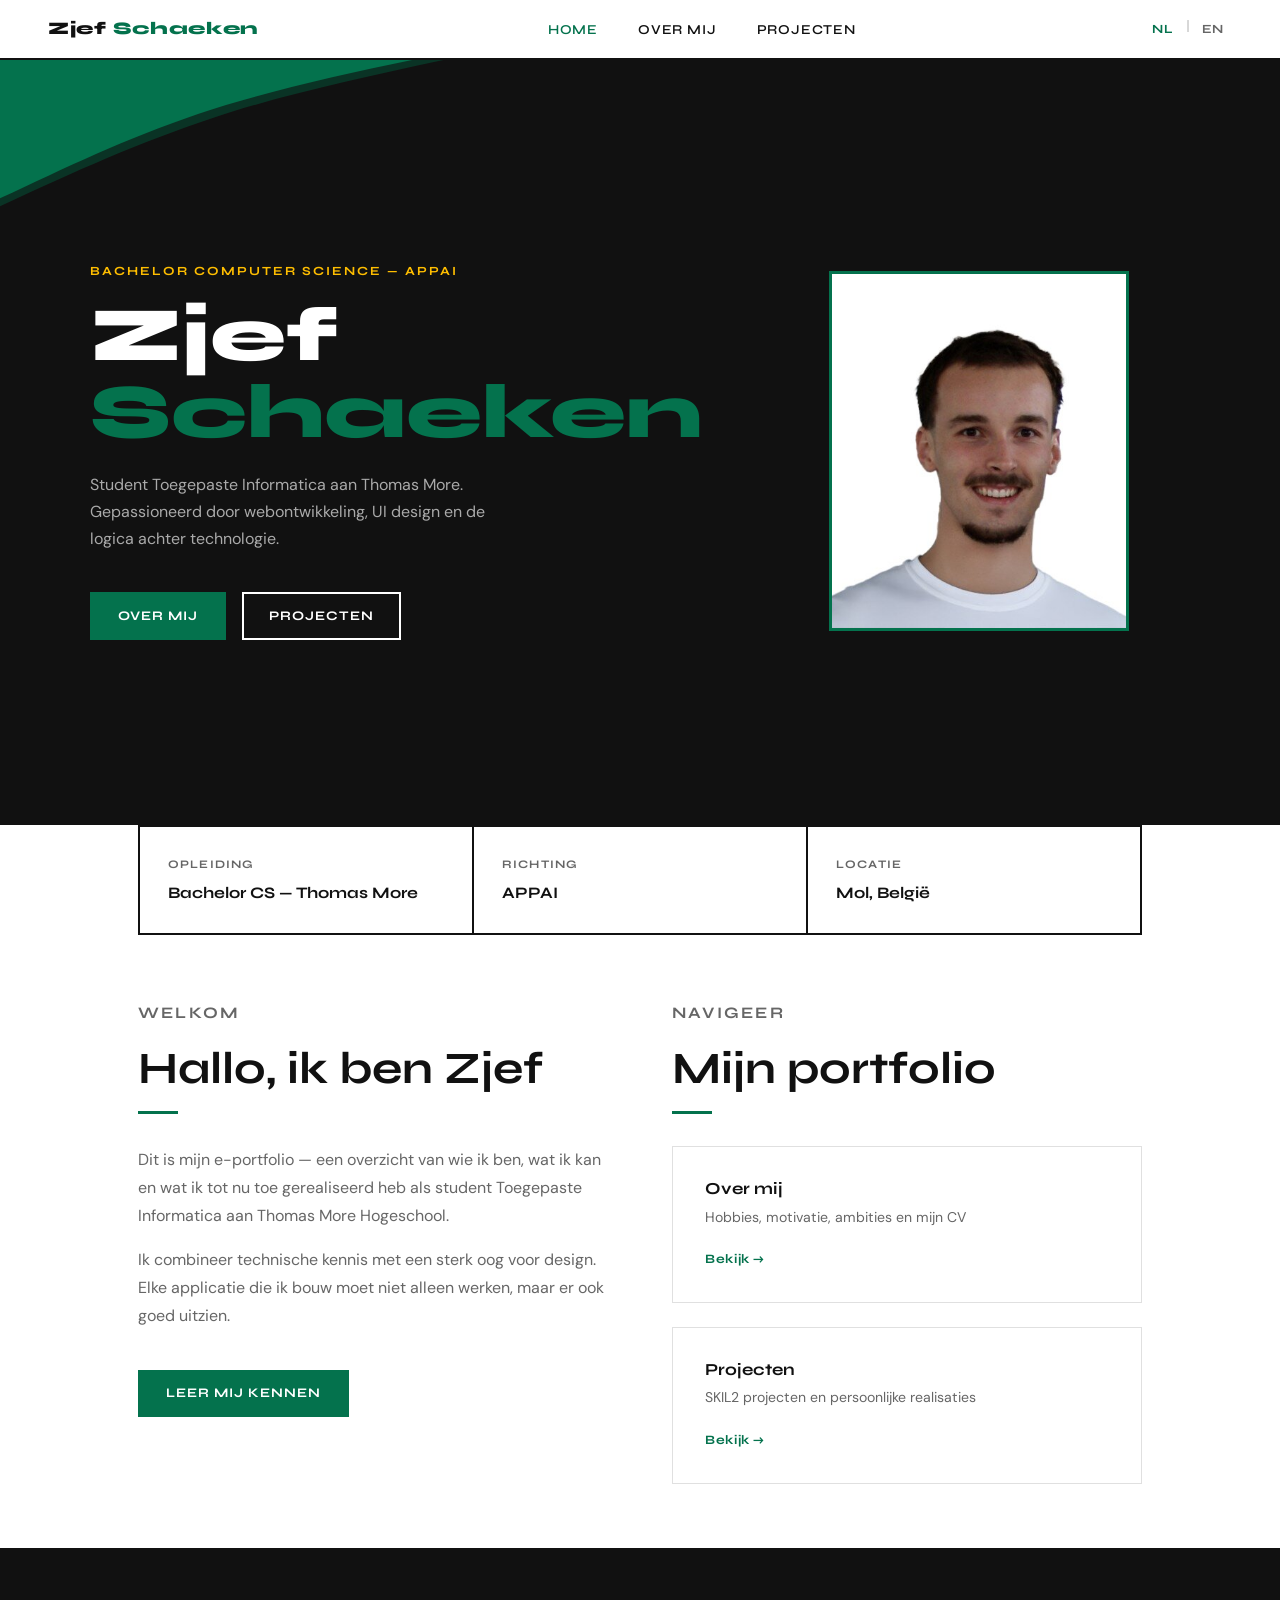
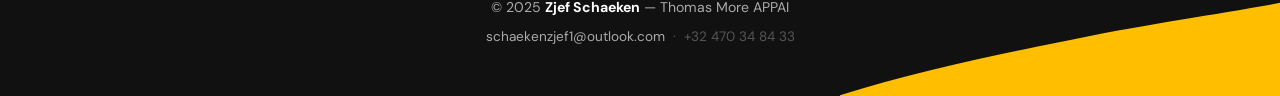
==== index.html @ 9ec2cbbe "changes" ====
<!DOCTYPE html>
<html lang="nl">
<head>
  <meta charset="UTF-8" />
  <meta name="viewport" content="width=device-width, initial-scale=1.0" />
  <title>Zjef Schaeken — Portfolio</title>
  <link rel="icon" href="favicon.svg" type="image/svg+xml" />
  <link rel="stylesheet" href="css/base.css" />
  <link rel="stylesheet" href="css/nav.css" />
  <link rel="stylesheet" href="css/layout.css" />
  <link rel="stylesheet" href="css/components.css" />
  <link rel="stylesheet" href="css/home.css" />
</head>
<body>

  <!-- NAV -->
  <nav>
    <span class="nav-logo">Zjef <span>Schaeken</span></span>
    <ul class="nav-links">
      <li><a href="index.html">Home</a></li>
      <li><a href="about.html">Over mij</a></li>
      <li><a href="projects.html">Projecten</a></li>
    </ul>
    <div class="nav-right">
      <div class="nav-lang">
        <a href="index.html"    data-lang="nl">NL</a>
        <span>|</span>
        <a href="index_en.html" data-lang="en">EN</a>
      </div>
      <button class="nav-toggle"><span></span><span></span><span></span></button>
    </div>
  </nav>

  <div class="page-content">

    <!-- HERO -->
    <section class="hero has-wave fade-up">
      <img class="wave-green-tl" src="images/wave-green-tl.svg" alt="" />

      <div class="hero-inner">
        <div>
          <p class="hero-label">Bachelor Computer Science — APPAI</p>
          <h1 class="hero-name">Zjef<br><span class="hero-name-last">Schaeken</span></h1>
          <p class="hero-sub">
            Student Toegepaste Informatica aan Thomas More.
            Gepassioneerd door webontwikkeling, UI design en de logica achter technologie.
          </p>
          <div class="hero-btns">
            <a href="about.html" class="btn btn-green">Over mij</a>
            <a href="projects.html" class="btn btn-white">Projecten</a>
          </div>
        </div>

        <div class="hero-photo">
          <img src="images/foto.jpg" alt="Zjef Schaeken"
               onerror="this.outerHTML='<div class=\'hero-photo-placeholder\'>Voeg foto.jpg toe aan de map</div>'" />
        </div>
      </div>
    </section>

    <!-- INFO BLOKKEN -->
    <div style="max-width:1100px; margin:0 auto; padding:0 3rem">
      <div class="info-row fade-up">
        <div class="info-block">
          <div class="info-block-label">Opleiding</div>
          <div class="info-block-value">Bachelor CS — Thomas More</div>
        </div>
        <div class="info-block">
          <div class="info-block-label">Richting</div>
          <div class="info-block-value">APPAI</div>
        </div>
        <div class="info-block">
          <div class="info-block-label">Locatie</div>
          <div class="info-block-value">Mol, België</div>
        </div>
      </div>
    </div>

    <!-- INTRO -->
    <div style="max-width:1100px; margin:0 auto; padding:0 3rem">
      <div class="intro-grid">
        <div class="fade-up">
          <p class="section-label">Welkom</p>
          <h2 class="section-title">Hallo, ik ben Zjef</h2>
          <div class="title-line"></div>
          <p>
            Dit is mijn e-portfolio — een overzicht van wie ik ben,
            wat ik kan en wat ik tot nu toe gerealiseerd heb als student
            Toegepaste Informatica aan Thomas More Hogeschool.
          </p>
          <p>
            Ik combineer technische kennis met een sterk oog voor design.
            Elke applicatie die ik bouw moet niet alleen werken, maar er ook
            goed uitzien.
          </p>
          <a href="about.html" class="btn btn-green" style="margin-top:1.5rem">Leer mij kennen</a>
        </div>

        <div class="fade-up delay-2">
          <p class="section-label">Navigeer</p>
          <h2 class="section-title">Mijn portfolio</h2>
          <div class="title-line"></div>
          <div class="nav-cards-grid" style="grid-template-columns:1fr; margin-top:0">
            <a href="about.html" class="nav-card">
              <h3>Over mij</h3>
              <p>Hobbies, motivatie, ambities en mijn CV</p>
              <span class="nav-card-arrow">Bekijk →</span>
            </a>
            <a href="projects.html" class="nav-card">
              <h3>Projecten</h3>
              <p>SKIL2 projecten en persoonlijke realisaties</p>
              <span class="nav-card-arrow">Bekijk →</span>
            </a>
          </div>
        </div>
      </div>
    </div>

    <!-- FOOTER -->
    <div class="has-wave section-black" style="padding:3rem; text-align:center; position:relative; overflow:hidden">
      <img class="wave-orange-br" src="images/wave-orange-br.svg" alt="" />
      <div style="position:relative; z-index:1">
        <p style="color:#aaa; font-size:0.88rem">
          &copy; 2025 <strong style="color:white">Zjef Schaeken</strong> — Thomas More APPAI
        </p>
        <p style="margin-top:0.5rem; font-size:0.85rem; color:#555">
          <a href="mailto:schaekenzjef1@outlook.com" style="color:#aaa">schaekenzjef1@outlook.com</a>
          &nbsp;·&nbsp; +32 470 34 84 33
        </p>
      </div>
    </div>

  </div>

  <script src="nav.js"></script>
</body>
</html>
---- css/base.css ----
/* =============================================
   BASE — variabelen, reset, typografie, animaties
   ============================================= */

@import url('https://fonts.googleapis.com/css2?family=Syne:wght@400;600;700;800&family=DM+Sans:wght@300;400;500&display=swap');

:root {
  --green:  #04724d;
  --orange: #ffbe00;
  --black:  #111111;
  --white:  #ffffff;
  --gray:   #f4f4f4;
  --text:   #222222;
  --muted:  #666666;

  --font-display: 'Syne', sans-serif;
  --font-body:    'DM Sans', sans-serif;
}

*, *::before, *::after {
  box-sizing: border-box;
  margin: 0;
  padding: 0;
}

html { scroll-behavior: smooth; }

body {
  font-family: var(--font-body);
  background: var(--white);
  color: var(--text);
  line-height: 1.6;
  overflow-x: hidden;
}

img { max-width: 100%; display: block; }
a   { color: inherit; text-decoration: none; }

/* ---- Typografie ---- */
h1, h2, h3, h4 {
  font-family: var(--font-display);
  font-weight: 700;
  line-height: 1.15;
  color: var(--black);
}

.section-label {
  font-family: var(--font-display);
  font-size: 0.75rem;
  font-weight: 700;
  letter-spacing: 0.14em;
  text-transform: uppercase;
  color: var(--green);
  margin-bottom: 0.5rem;
}

.section-title {
  font-size: clamp(1.8rem, 4vw, 2.8rem);
  margin-bottom: 1rem;
}

.title-line {
  width: 40px;
  height: 3px;
  background: var(--green);
  margin-bottom: 2rem;
}

.title-line-orange { background: var(--orange); }

/* ---- Animaties ---- */
@keyframes fadeUp {
  from { opacity: 0; transform: translateY(20px); }
  to   { opacity: 1; transform: translateY(0); }
}

.fade-up  { animation: fadeUp 0.5s ease both; }
.delay-1  { animation-delay: 0.1s; }
.delay-2  { animation-delay: 0.2s; }
.delay-3  { animation-delay: 0.3s; }
---- css/nav.css ----
/* =============================================
   NAVIGATIE
   ============================================= */

nav {
  position: fixed;
  top: 0; left: 0; right: 0;
  z-index: 100;
  background: var(--white);
  border-bottom: 2px solid var(--black);
  display: flex;
  align-items: center;
  justify-content: space-between;
  padding: 0 3rem;
  height: 60px;
}

.nav-logo {
  font-family: var(--font-display);
  font-weight: 800;
  font-size: 1.1rem;
  color: var(--black);
  letter-spacing: 0.04em;
}

.nav-logo span { color: var(--green); }

.nav-links {
  display: flex;
  gap: 2.5rem;
  list-style: none;
}

.nav-links a {
  font-family: var(--font-display);
  font-weight: 600;
  font-size: 0.85rem;
  color: var(--black);
  letter-spacing: 0.06em;
  text-transform: uppercase;
  transition: color 0.2s;
}

.nav-links a:hover,
.nav-links a.active {
  color: var(--green);
}

.nav-right {
  display: flex;
  align-items: center;
  gap: 1.5rem;
}

.nav-lang {
  display: flex;
  gap: 0.25rem;
  font-size: 0.78rem;
  font-family: var(--font-display);
  font-weight: 700;
}

.nav-lang a {
  padding: 3px 8px;
  color: var(--muted);
  letter-spacing: 0.05em;
  transition: color 0.2s;
}

.nav-lang a:hover,
.nav-lang a.active {
  color: var(--green);
}

.nav-lang span { color: #ccc; }

/* Hamburger mobiel */
.nav-toggle {
  display: none;
  flex-direction: column;
  gap: 5px;
  cursor: pointer;
  background: none;
  border: none;
}

.nav-toggle span {
  width: 22px;
  height: 2px;
  background: var(--black);
}

.page-content { padding-top: 60px; }

/* ---- Responsive nav ---- */
@media (max-width: 768px) {
  nav { padding: 0 1.25rem; }

  .nav-toggle { display: flex; }

  .nav-links {
    display: none;
    position: absolute;
    top: 60px; left: 0; right: 0;
    background: var(--white);
    flex-direction: column;
    padding: 1.5rem 2rem;
    gap: 1.25rem;
    border-bottom: 2px solid var(--black);
  }

  .nav-links.open { display: flex; }
}
---- css/layout.css ----
/* =============================================
   LAYOUT — secties, golven, page header, footer
   ============================================= */

/* ---- Secties ---- */
.section {
  padding: 5rem 3rem;
  max-width: 1100px;
  margin: 0 auto;
}

.section-full { padding: 5rem 3rem; }

.section-gray  { background: var(--gray); }

.section-black {
  background: var(--black);
  color: var(--white);
}

.section-black h1,
.section-black h2,
.section-black h3 { color: var(--white); }

/* ---- Golvende hoek-decoraties ---- */
.has-wave { position: relative; overflow: hidden; }

.wave-green-tl {
  position: absolute;
  top: 0; left: 0;
  width: 480px;
  pointer-events: none;
  z-index: 0;
}

.wave-orange-br {
  position: absolute;
  bottom: 0; right: 0;
  width: 440px;
  pointer-events: none;
  z-index: 0;
}

.wave-green-br {
  position: absolute;
  bottom: 0; right: 0;
  width: 480px;
  pointer-events: none;
  z-index: 0;
}

.wave-orange-bl {
  position: absolute;
  bottom: 0; left: 0;
  width: 440px;
  pointer-events: none;
  z-index: 0;
}

/* Alles binnen een wave-sectie boven de golf */
.has-wave > *:not(.wave-green-tl):not(.wave-orange-br):not(.wave-green-br):not(.wave-orange-bl) {
  position: relative;
  z-index: 1;
}

/* ---- Gedeelde paginaheader (about & projects) ---- */
.page-header {
  background: var(--black);
  color: var(--white);
  padding: 5rem 3rem 4rem;
}

.page-header-inner {
  max-width: 1100px;
  margin: 0 auto;
}

.page-header h1 {
  font-size: clamp(2.5rem, 5vw, 4rem);
  color: var(--white);
  margin-top: 0.5rem;
}

.page-header h1 span { color: var(--green); }

/* ---- Footer ---- */
footer {
  background: var(--black);
  color: #aaa;
  text-align: center;
  padding: 2rem;
  font-size: 0.85rem;
}

footer strong { color: var(--white); }

/* ---- Responsive ---- */
@media (max-width: 768px) {
  .section      { padding: 3rem 1.5rem; }
  .section-full { padding: 3rem 1.5rem; }
}
---- css/components.css ----
/* =============================================
   COMPONENTS — knoppen, skills, kaarten, afbeeldingen
   ============================================= */

/* ---- Knoppen ---- */
.btn {
  display: inline-block;
  font-family: var(--font-display);
  font-weight: 700;
  font-size: 0.82rem;
  letter-spacing: 0.08em;
  text-transform: uppercase;
  padding: 0.7rem 1.6rem;
  border: 2px solid var(--black);
  color: var(--black);
  background: transparent;
  cursor: pointer;
  transition: background 0.2s, color 0.2s;
}

.btn:hover {
  background: var(--black);
  color: var(--white);
}

.btn-green {
  background: var(--green);
  border-color: var(--green);
  color: var(--white);
}

.btn-green:hover {
  background: #035e3e;
  border-color: #035e3e;
  color: var(--white);
}

.btn-white {
  border-color: var(--white);
  color: var(--white);
}

.btn-white:hover {
  background: var(--white);
  color: var(--black);
}

/* ---- Skill bars (talen) ---- */
.skill-item {
  margin-bottom: 1.25rem;
}

.skill-label {
  display: flex;
  justify-content: space-between;
  align-items: center;
  font-size: 0.88rem;
  font-weight: 500;
  color: var(--black);
  margin-bottom: 6px;
}

.skill-track {
  height: 6px;
  background: #e0e0e0;
}

.skill-fill {
  height: 100%;
  background: var(--green);
  width: 0;
  transition: width 1.1s cubic-bezier(.4,0,.2,1);
}

/* ---- Skill-tags (technische skills — geen balk) ---- */
.skill-item:has(.skill-tag) {
  border-bottom: 1px solid #e8e8e8;
  padding-bottom: 0.6rem;
  margin-bottom: 0.6rem;
}

.skill-item:has(.skill-tag) .skill-label { margin-bottom: 0; }

.skill-tag {
  display: inline-block;
  font-family: var(--font-display);
  font-size: 0.68rem;
  font-weight: 700;
  letter-spacing: 0.09em;
  text-transform: uppercase;
  color: var(--green);
  border: 1.5px solid var(--green);
  padding: 2px 8px;
  flex-shrink: 0;
}

/* ---- Generieke kaart ---- */
.card {
  background: var(--white);
  border: 1.5px solid #e0e0e0;
  padding: 1.75rem;
  transition: border-color 0.2s;
}

.card:hover { border-color: var(--green); }

/* ---- Project afbeeldingen (SKIL2) ---- */
.project-img-grid {
  display: grid;
  grid-template-columns: repeat(3, 1fr);
  gap: 0.75rem;
  margin-top: 0.75rem;
}

.project-img-slot {
  aspect-ratio: 16 / 10;
  background: #f4f4f4;
  border: 1.5px solid #e0e0e0;
  overflow: hidden;
  display: flex;
  align-items: center;
  justify-content: center;
}

.project-img-slot img {
  width: 100%;
  height: 100%;
  object-fit: cover;
  display: block;
}

.project-img-slot .img-placeholder {
  font-size: 0.72rem;
  color: #bbb;
  font-family: var(--font-display);
  letter-spacing: 0.05em;
  text-align: center;
}

/* ---- Persoonlijke kaart — poster ---- */
.personal-card-poster {
  position: relative;
  overflow: hidden;
}

.personal-card-poster .poster-img {
  position: absolute;
  inset: 0;
  width: 100%;
  height: 100%;
  object-fit: cover;
  opacity: 0.55;
}

.personal-card-poster h3 {
  position: relative;
  z-index: 1;
}
---- css/home.css ----
/* =============================================
   HOME — hero, info-blokken, intro, navigatiekaarten
   ============================================= */

/* ---- Hero ---- */
.hero {
  background: var(--black);
  color: var(--white);
  padding: 6rem 3rem 5rem;
  min-height: 85vh;
  display: flex;
  align-items: center;
}

.hero-inner {
  max-width: 1100px;
  margin: 0 auto;
  width: 100%;
  display: grid;
  grid-template-columns: 1fr 1fr;
  gap: 4rem;
  align-items: center;
}

.hero-label {
  font-family: var(--font-display);
  font-size: 0.78rem;
  font-weight: 700;
  letter-spacing: 0.16em;
  text-transform: uppercase;
  color: var(--orange);
  margin-bottom: 1rem;
}

.hero-name {
  font-family: var(--font-display);
  font-weight: 800;
  font-size: clamp(3rem, 6vw, 5rem);
  line-height: 1;
  color: var(--white);
  margin-bottom: 0.25rem;
}

.hero-name-last { color: var(--green); }

.hero-sub {
  font-size: 1rem;
  color: #aaa;
  margin-top: 1.25rem;
  max-width: 420px;
  line-height: 1.7;
}

.hero-btns {
  margin-top: 2.5rem;
  display: flex;
  gap: 1rem;
}

.hero-photo { display: flex; justify-content: center; }

.hero-photo img {
  width: 300px;
  height: 360px;
  object-fit: cover;
  border: 3px solid var(--green);
}

.hero-photo-placeholder {
  width: 300px;
  height: 360px;
  background: #1e1e1e;
  border: 3px solid var(--green);
  display: flex;
  align-items: center;
  justify-content: center;
  color: #555;
  font-size: 0.9rem;
  text-align: center;
  padding: 1rem;
}

/* ---- Info-blokken ---- */
.info-row {
  display: grid;
  grid-template-columns: repeat(3, 1fr);
  gap: 0;
  border-top: 2px solid var(--black);
  border-left: 2px solid var(--black);
}

.info-block {
  padding: 1.75rem;
  border-right: 2px solid var(--black);
  border-bottom: 2px solid var(--black);
}

.info-block-label {
  font-family: var(--font-display);
  font-size: 0.72rem;
  font-weight: 700;
  letter-spacing: 0.1em;
  text-transform: uppercase;
  color: var(--muted);
  margin-bottom: 0.4rem;
}

.info-block-value {
  font-family: var(--font-display);
  font-weight: 700;
  font-size: 1rem;
  color: var(--black);
}

/* ---- Intro grid ---- */
.intro-grid {
  display: grid;
  grid-template-columns: 1fr 1fr;
  gap: 4rem;
  align-items: start;
  padding-top: 4rem;
  padding-bottom: 4rem;
}

.intro-grid p {
  color: var(--muted);
  margin-bottom: 1rem;
  font-size: 1rem;
  line-height: 1.75;
}

/* ---- Navigatiekaarten ---- */
.nav-cards-grid {
  display: grid;
  grid-template-columns: repeat(3, 1fr);
  gap: 1.5rem;
  margin-top: 2.5rem;
}

.nav-card {
  border: 1.5px solid #e0e0e0;
  padding: 2rem;
  transition: border-color 0.2s, transform 0.2s;
  display: block;
}

.nav-card:hover {
  border-color: var(--green);
  transform: translateY(-3px);
}

.nav-card h3 {
  font-family: var(--font-display);
  font-weight: 700;
  font-size: 1.05rem;
  color: var(--black);
  margin-bottom: 0.4rem;
}

.nav-card p {
  font-size: 0.88rem;
  color: var(--muted);
}

.nav-card-arrow {
  display: block;
  margin-top: 1.25rem;
  font-family: var(--font-display);
  font-weight: 700;
  font-size: 0.8rem;
  color: var(--green);
  letter-spacing: 0.05em;
}

/* ---- Responsive ---- */
@media (max-width: 900px) {
  .hero-inner     { grid-template-columns: 1fr; }
  .hero-photo     { display: none; }
  .intro-grid     { grid-template-columns: 1fr; }
  .info-row       { grid-template-columns: 1fr; }
  .nav-cards-grid { grid-template-columns: 1fr; }
}
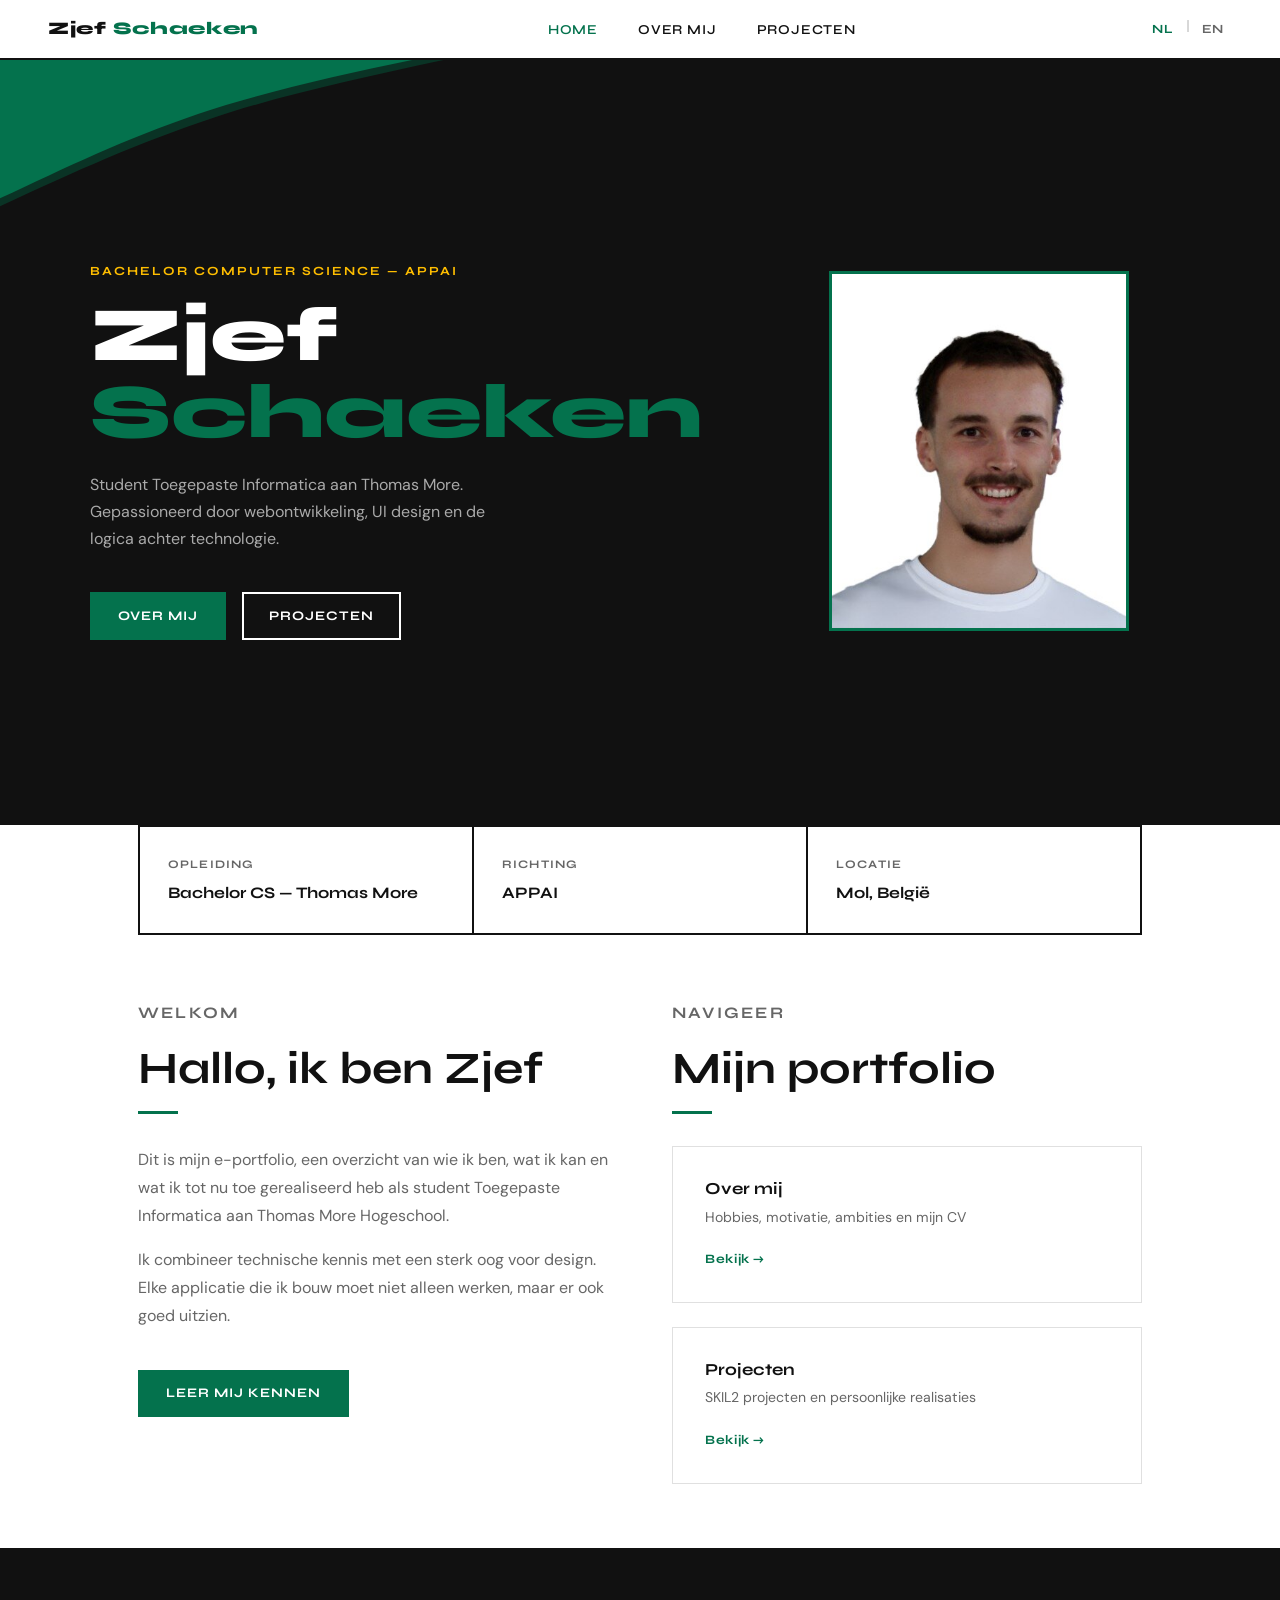
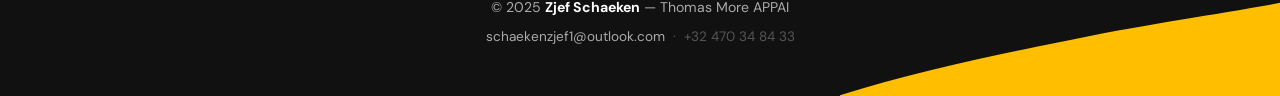
==== commit 934d24ea: "changes" ====
--- a/index.html
+++ b/index.html
@@ -84,7 +84,7 @@
           <h2 class="section-title">Hallo, ik ben Zjef</h2>
           <div class="title-line"></div>
           <p>
-            Dit is mijn e-portfolio — een overzicht van wie ik ben,
+            Dit is mijn e-portfolio, een overzicht van wie ik ben,
             wat ik kan en wat ik tot nu toe gerealiseerd heb als student
             Toegepaste Informatica aan Thomas More Hogeschool.
           </p>
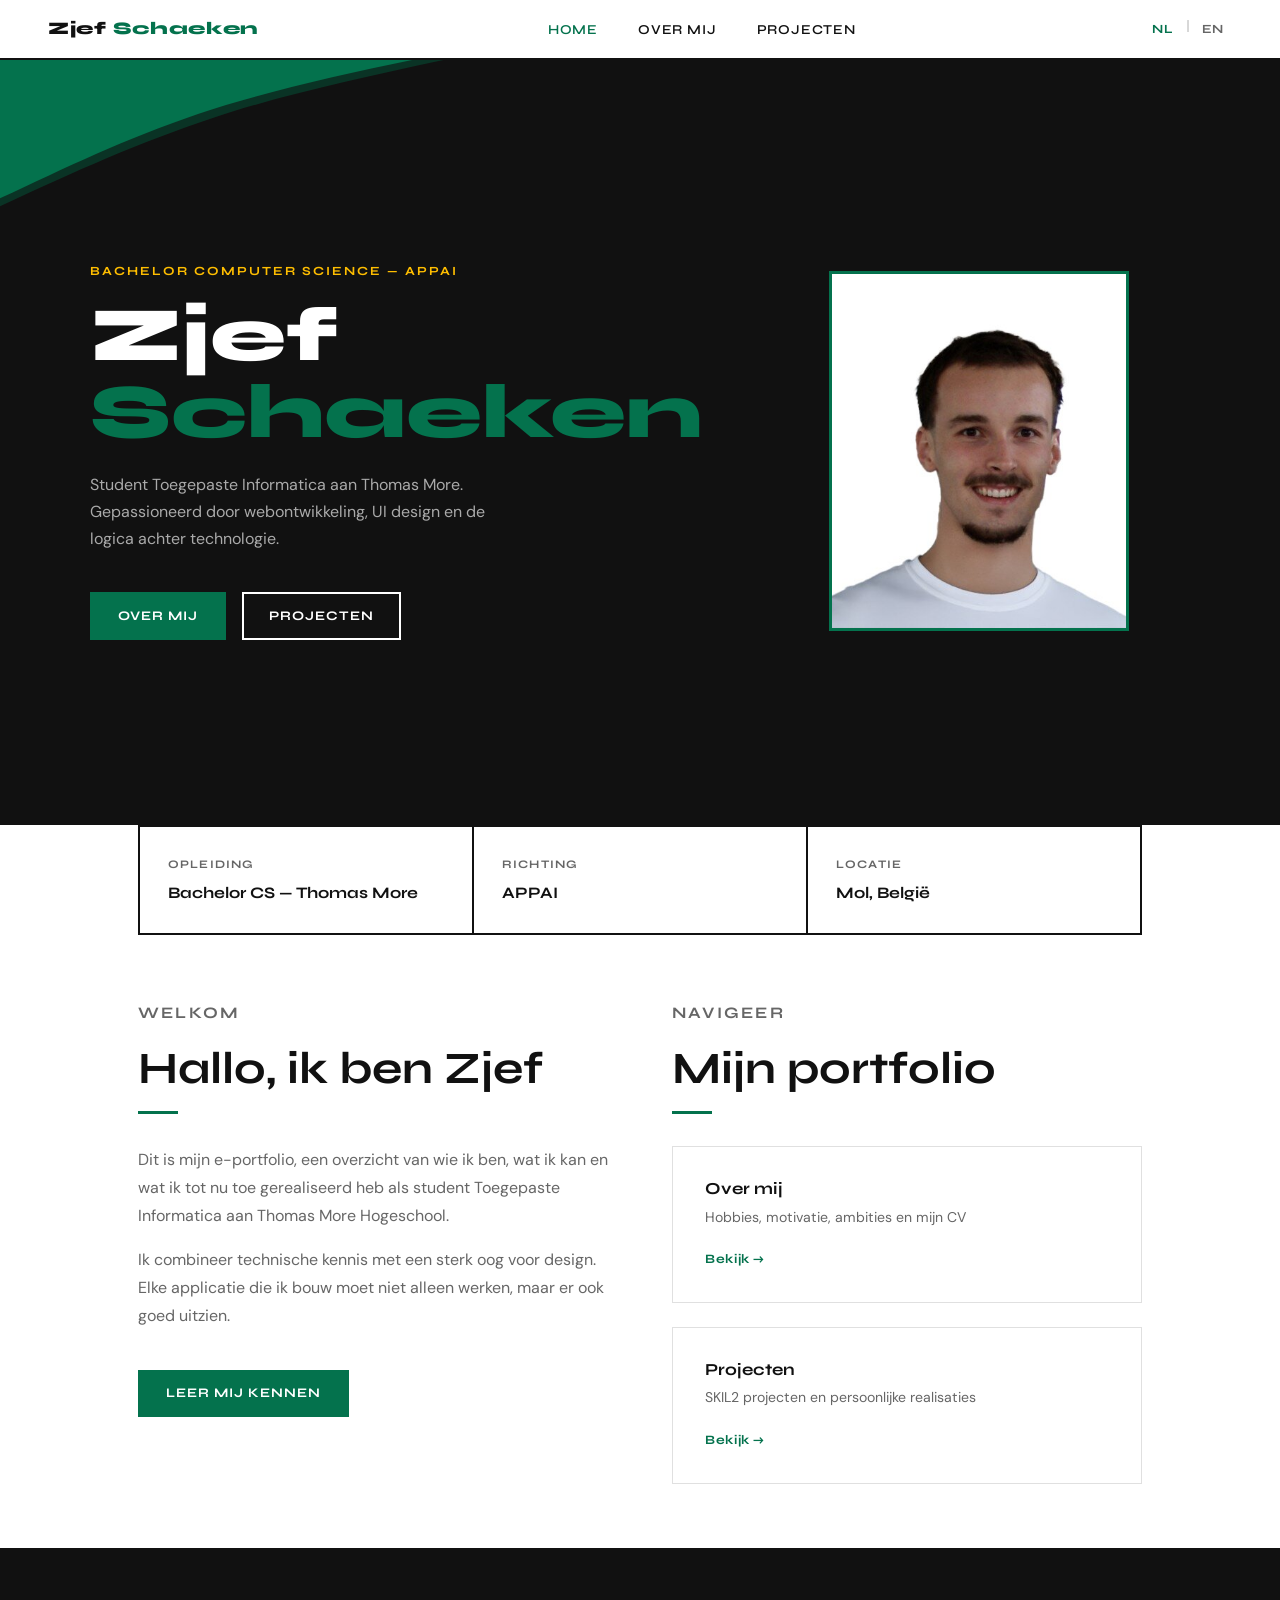
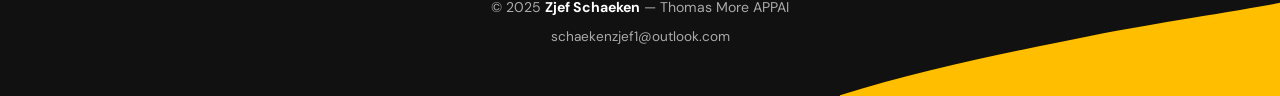
==== commit 616470d6: "changes" ====
--- a/index.html
+++ b/index.html
@@ -125,7 +125,6 @@
         </p>
         <p style="margin-top:0.5rem; font-size:0.85rem; color:#555">
           <a href="mailto:schaekenzjef1@outlook.com" style="color:#aaa">schaekenzjef1@outlook.com</a>
-          &nbsp;·&nbsp; +32 470 34 84 33
         </p>
       </div>
     </div>
